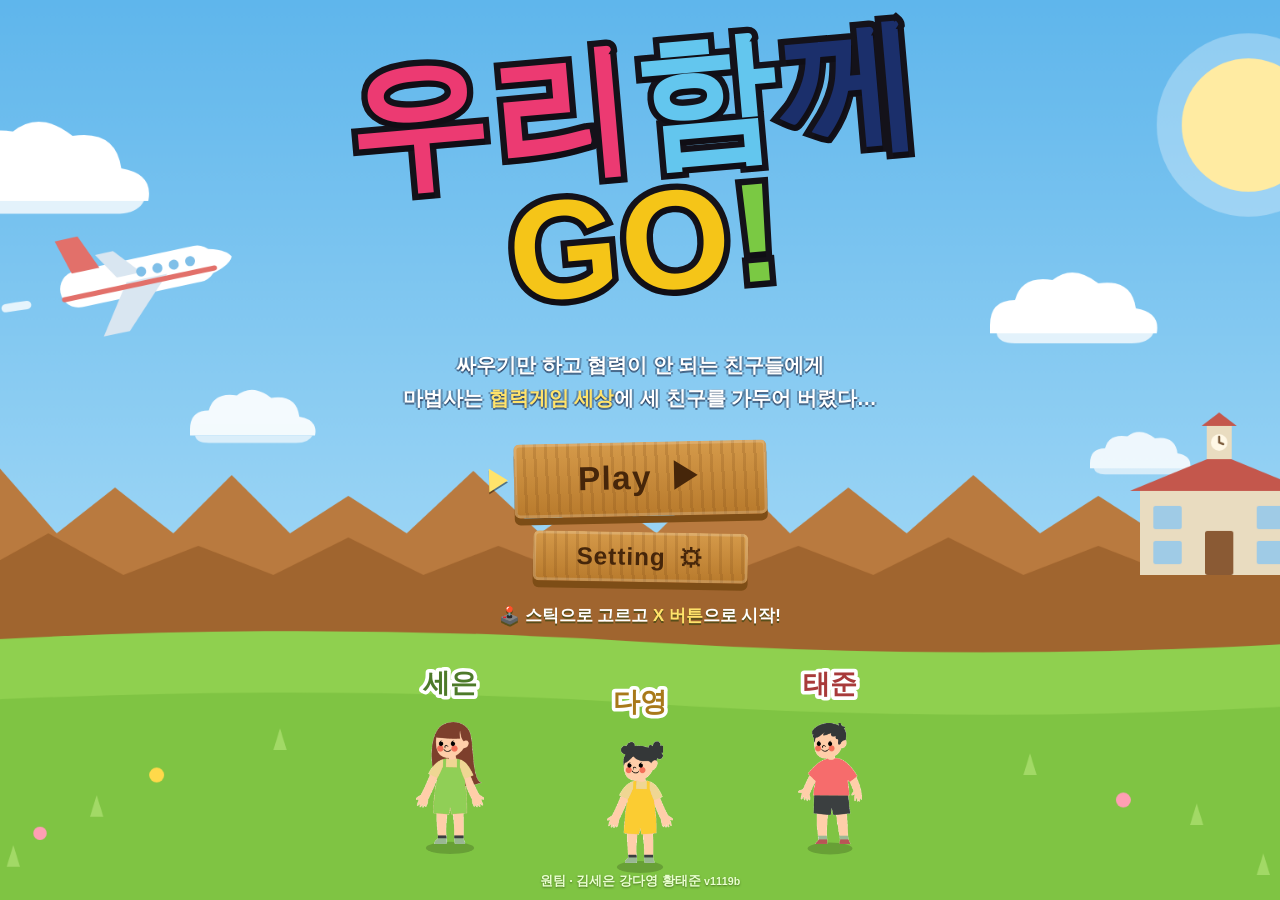
==== index.html @ 4f9ca76e "원래 손그림이던 8곳을 원팀 그림 느낌으로 새로 그리기 - 시작 화면 배경: 원팀 구도(하늘·구름·갈색 뾰족 언덕·연두 잔디) + 비행기·학교 - 비행기 바닥(카펫 무늬), 폐교 " ====
<!DOCTYPE html>
<!-- ===========================================================
     우리 함께 GO! 🍪
     원팀 김세은 · 강다영 · 황태준 이 기획한 협력 방탈출 게임

     화면은 세 개야. 한 번에 하나만 보이고 나머지는 숨어 있어.
       ① 시작 화면   ② 게임 화면   ③ 끝(축하) 화면
     =========================================================== -->
<html lang="ko">
<head>
  <meta charset="UTF-8">
  <meta name="viewport" content="width=device-width, initial-scale=1.0">
  <title>🍪 우리 함께 GO!</title>
  <link rel="stylesheet" href="css/style.css?v=1119b">
  <link rel="stylesheet" href="css/game.css?v=1119b">
</head>
<body class="game-body">

<!-- ==================== ① 시작 화면 ====================
     학생들이 그린 그림 그대로 만들었어!
     파란 하늘 · 흰 구름 · 갈색 뾰족 언덕 · 연두 잔디 · 나무 판자 버튼
     ==================================================== -->
<section class="screen active" id="screen-start">

  <!-- 배경을 층층이 쌓아 올려 (뒤 → 앞 순서) -->
  <div class="sky"></div>
  <div class="cloud c1"></div>
  <div class="cloud c2"></div>
  <div class="cloud c3"></div>

  <!-- 진저맨 세 명이 하늘에 둥둥 떠 있는 자리 -->
  <canvas id="heroCanvas" width="440" height="150"></canvas>

  <div class="hills"></div>
  <div class="grass"></div>

  <!-- 기울어진 알록달록 제목 -->
  <h1 class="title">
    <span class="row">
      <span class="t-uri">우리</span>
      <span class="t-ham">함</span><span class="t-kke">께</span>
    </span>
    <span class="row">
      <span class="t-go2">GO</span><span class="t-bang">!</span>
    </span>
  </h1>

  <!-- 이야기 (기획서에 있는 스토리) -->
  <p class="story">
    싸우기만 하고 협력이 안 되는 친구들에게<br>
    마법사는 <b>협력게임 세상</b>에 세 친구를 가두어 버렸다…
  </p>

  <!-- 나무 판자 버튼 두 개 -->
  <div class="wood-buttons">
    <button class="wood" id="startBtn">Play <span class="ico">▶</span></button>
    <button class="wood small" id="settingsBtn">Setting <span class="ico">⚙</span></button>
  </div>

  <!-- 조종기로 어떻게 고르는지 알려주는 안내 (깜빡깜빡) -->
  <p class="press-hint">🕹️ 스틱으로 고르고 <b>X 버튼</b>으로 시작!</p>

  <p class="made-by">원팀 · 김세은 강다영 황태준 <small class="ver">v1119b</small></p>
</section>


<!-- ==================== ② 게임 화면 ==================== -->
<section class="screen" id="screen-game">

  <!-- 위쪽 정보 막대 — 점수는 게임 중에 항상 보여! -->
  <header class="hud">
    <div class="hud-left">
      <span class="stage-name" id="stageName">연습 구역</span>
      <span class="section-name" id="sectionName">–</span>
    </div>

    <div class="hud-center">
      <!-- ⭐ 별 점수 -->
      <span class="stars" id="starBox">⭐ <b id="starCount">0</b></span>
      <!-- ⏱ 시간 -->
      <span class="timer" id="timerBox">⏱ <b id="timeCount">0초</b> <small id="timeGoal"></small></span>
    </div>

    <div class="hud-right">
      <button class="icon-btn" id="helpBtn" title="모든 버튼 안내 보기">🎮</button>
      <button class="icon-btn" id="soundBtn" title="소리 켜기/끄기">🔊</button>
      <button class="icon-btn" id="fullBtn" title="전체 화면 (아케이드용)">⛶</button>
      <button class="icon-btn" id="pauseBtn" title="정지">⏸️</button>
    </div>
  </header>

  <!-- 게임 그림이 그려지는 도화지 -->
  <div class="stage-wrap">
    <canvas id="gameCanvas" width="960" height="540"></canvas>
  </div>

  <!-- 아래쪽 — 단서 수첩 + 누가 어떤 조종기를 쓰는지 + 버튼 안내 -->
  <footer class="playbar">
    <!-- 📓 단서 수첩 — 지금까지 모은 단서가 여기에 쌓여 -->
    <div class="clue-book" id="clueBook"></div>

    <div class="playbar-row">
      <div class="players" id="playerBar"><!-- 자바스크립트가 채워줘 --></div>
    </div>
  </footer>
</section>


<!-- ==================== 🔒 비밀번호 입력 창 ==================== -->
<div class="overlay" id="lockOverlay">
  <div class="overlay-box lock-box">
    <h2 id="lockTitle">🔒 비밀번호 4자리</h2>
    <!-- 🎨 우리가 그린 비밀번호 그림 (images/password.png 가 있을 때만 보여) -->
    <img id="lockArt" class="lock-art" alt="" hidden>

    <!-- 지금까지 누른 숫자가 보이는 곳 -->
    <div class="pw-display" id="pwDisplay"></div>

    <!-- 숫자 키패드 (자바스크립트가 채워줘) -->
    <div class="keypad" id="keypad"></div>

    <p class="lock-hint">
      스틱·방향키로 옮기고 <b>Y버튼</b>으로 누르기 · 마우스로 눌러도 돼요
    </p>
    <button class="btn small" id="lockClose">닫기</button>
  </div>
</div>


<!-- ==================== ③ 끝(축하) 화면 ==================== -->
<section class="screen" id="screen-clear">
  <canvas id="fireworkCanvas"></canvas>
  <div class="clear-box">
    <div class="big-emoji">🎉</div>
    <h1 id="clearTitle">탈출 성공!</h1>
    <p class="clear-sub" id="clearSub">함께 힘을 모아 해냈어요!</p>

    <div class="star-row" id="clearStars">⭐</div>
    <p class="clear-time" id="clearTime">걸린 시간 0.0초</p>

    <div class="start-buttons">
      <button class="btn big" id="nextBtn">▶ 다음 스테이지</button>
      <button class="btn ghost" id="againBtn">🔁 처음부터</button>
      <button class="btn ghost" id="homeBtn">🏠 시작 화면</button>
    </div>
  </div>
</section>


<!-- ==================== 설정 / 버튼 안내 창 ==================== -->
<div class="overlay" id="overlay">
  <div class="overlay-box">
    <h2 id="overlayTitle">🎮 조작 방법</h2>

    <!-- 누가 조이스틱을 쓸지 고르기 -->
    <h3>🕹️ 누가 조이스틱을 쓸까?</h3>
    <p class="assign-tip">조이스틱 위쪽 <b>SELECT</b> 버튼을 누르면 다음 친구로 바뀌어요!</p>
    <div class="pad-assign" id="padAssign"></div>

    <!-- 조종기 버튼 안내 -->
    <h3>🕹️ 아케이드 조종기</h3>
    <div class="key-grid" id="padGuide"></div>

    <!-- 키보드 안내 -->
    <h3>⌨️ 키보드 (조종기가 모자랄 때)</h3>
    <div class="key-grid" id="keyGuide"></div>

    <!-- 소리 스위치 -->
    <h3>🔊 소리</h3>
    <button class="btn small" id="soundToggle">소리 켜짐 🔊</button>

    <div class="overlay-foot">
      <button class="btn big" id="closeOverlay">닫기</button>
      <a class="btn ghost tiny" href="input-test.html">🕹️ 조종기 점검기</a>
      <a class="btn ghost tiny" href="images.html">🎨 그림 바꾸기 확인판</a>
    </div>
  </div>
</div>


<!-- 게임을 움직이는 부품들을 순서대로 불러와 -->
<script src="js/input.js?v=1119b"></script>
<script src="js/audio.js?v=1119b"></script>
<script src="js/doodle.js?v=1119b"></script>
<script src="js/particles.js?v=1119b"></script>
<script src="js/skins.js?v=1119b"></script>
<script src="js/characters.js?v=1119b"></script>
<script src="js/furniture.js?v=1119b"></script>
<script src="js/stages.js?v=1119b"></script>
<script src="js/game.js?v=1119b"></script>
</body>
</html>
---- css/style.css ----
/* ===========================================================
   게임 전체에서 함께 쓰는 '옷 입히기' 파일이야 (CSS)
   파스텔 색과 둥근 모서리로 귀엽게 꾸몄어.
   =========================================================== */

/* :root 는 '색깔 이름표'를 붙여두는 곳이야.
   여기서 색을 한 번 바꾸면 게임 전체 색이 같이 바뀌어! */
:root {
  --bg-1: #ffeaf2;        /* 배경 위쪽 - 연한 분홍 */
  --bg-2: #e6f0ff;        /* 배경 아래쪽 - 연한 하늘 */
  --ink: #4a4458;         /* 글자색 - 진한 보라회색 */
  --ink-soft: #8b839c;    /* 흐린 글자색 */
  --card: #ffffff;        /* 카드 배경 - 흰색 */
  --pink: #ffb3c9;        /* 포인트 분홍 */
  --mint: #a8e6cf;        /* 포인트 민트 */
  --lemon: #ffe3a3;       /* 포인트 레몬 */
  --lilac: #cdb4f6;       /* 포인트 라일락 */
  --radius: 24px;         /* 모서리 둥근 정도 */
  --shadow: 0 10px 30px rgba(120, 100, 160, .18); /* 부드러운 그림자 */
}

/* 모든 요소가 크기를 계산할 때 테두리까지 포함하게 해줘 (레이아웃이 안 틀어짐) */
* { box-sizing: border-box; }

body {
  margin: 0;
  min-height: 100vh;
  display: flex;
  align-items: center;
  justify-content: center;
  padding: 20px;
  font-family: "Pretendard", "Apple SD Gothic Neo", "Malgun Gothic", sans-serif;
  color: var(--ink);
  /* 위에서 아래로 색이 스르륵 바뀌는 배경 */
  background: linear-gradient(160deg, var(--bg-1), var(--bg-2));
}

/* 가운데 놓이는 하얀 카드 */
.card {
  background: var(--card);
  border-radius: var(--radius);
  box-shadow: var(--shadow);
  padding: 40px 32px;
  text-align: center;
  max-width: 520px;
  width: 100%;
}

/* 큰 이모지가 둥실둥실 떠다니는 효과 */
.big-emoji {
  font-size: 72px;
  animation: float 2.4s ease-in-out infinite;
}

/* @keyframes 는 '움직임 설명서'야. 위로 갔다 아래로 갔다 반복해. */
@keyframes float {
  0%, 100% { transform: translateY(0); }
  50%      { transform: translateY(-12px); }
}

h1 { font-size: 26px; margin: 12px 0 6px; }
.sub { color: var(--ink-soft); margin: 0 0 24px; }
.hint { color: var(--ink-soft); font-size: 13px; margin-top: 20px; }

/* 알록달록 버튼 */
.btn {
  display: inline-block;
  padding: 14px 28px;
  border: none;
  border-radius: 999px;              /* 아주 크게 주면 알약 모양이 돼 */
  background: var(--lilac);
  color: #fff;
  font-size: 17px;
  font-weight: 700;
  text-decoration: none;
  cursor: pointer;
  box-shadow: 0 6px 0 #b399e8;       /* 아래쪽 그림자로 '눌리는 버튼' 느낌 */
  transition: transform .12s, box-shadow .12s;
}

/* 마우스를 올리면 살짝 뜨고, 누르면 쑥 들어가 */
.btn:hover  { transform: translateY(-2px); box-shadow: 0 8px 0 #b399e8; }
.btn:active { transform: translateY(4px);  box-shadow: 0 2px 0 #b399e8; }

/* 움직임을 불편해하는 사람을 위해, 시스템 설정이 켜져 있으면 애니메이션을 멈춰줘 */
@media (prefers-reduced-motion: reduce) {
  * { animation: none !important; transition: none !important; }
}
---- css/game.css ----
/* ===========================================================
   game.css — 게임 화면 옷 입히기 👗
   =========================================================== */

/* 게임 페이지는 화면을 꽉 채워야 해서 body 설정을 조금 바꿔줘 */
.game-body {
  display: block;
  padding: 0;
  overflow: hidden;          /* 스크롤바가 안 생기게 */
  height: 100vh;
}

/* -----------------------------------------------------------
   화면 3개 — 한 번에 하나만 보이게 하는 규칙
   ----------------------------------------------------------- */
.screen {
  position: fixed;           /* 화면에 딱 붙여놓기 */
  inset: 0;                  /* 위아래좌우 전부 0 = 꽉 채우기 */
  display: none;             /* 기본은 숨김 */
  flex-direction: column;
  align-items: center;
  justify-content: center;
}
/* .active 가 붙은 화면만 보여! */
.screen.active { display: flex; }


/* ==================== ① 시작 화면 ====================
   학생들이 그린 그림을 그대로 옮겼어!
   배경을 여러 겹으로 쌓아서 만들어. (뒤 → 앞 순서)
     하늘 → 구름 → 진저맨 → 갈색 언덕 → 연두 잔디
   ==================================================== */
#screen-start {
  overflow: hidden;
  justify-content: center;
  /* 아래쪽에 빈자리를 만들어서 글자 묶음을 위로 올려줘.
     그래야 잔디밭이 진저맨 차지가 돼! */
  padding-bottom: clamp(120px, 26vh, 300px);
}

/* --- 파란 하늘 --- */
.sky {
  position: absolute;
  inset: 0;
  background:
    /* 붓으로 칠한 것 같은 결 무늬 */
    repeating-linear-gradient(92deg,
      rgba(255,255,255,.07) 0 3px, transparent 3px 9px),
    linear-gradient(180deg, #2e9cd4 0%, #62c2e8 70%, #8fd9f2 100%);
}

/* --- 흰 구름 (동그라미 세 개를 겹쳐서 몽글몽글하게) --- */
.cloud {
  position: absolute;
  width: 124px; height: 40px;
  background: #fff;
  border-radius: 999px;
  /* 구름이 아주 천천히 흘러가는 효과 */
  animation: drift 22s linear infinite;
}
/* ::before 와 ::after 는 '보이지 않는 도우미 도형'이야.
   구름 위에 동그라미를 두 개 얹어서 몽글몽글하게 만들어줘! */
.cloud::before, .cloud::after {
  content: '';
  position: absolute;
  background: #fff;
  border-radius: 50%;
}
.cloud::before { width: 62px; height: 62px; top: -30px; left: 14px; }
.cloud::after  { width: 44px; height: 44px; top: -22px; left: 64px; }
.c1 { top: 16%; left:  6%; }
.c2 { top: 40%; left: 78%; transform: scale(.8); animation-duration: 30s; }
.c3 { top: 10%; left: 60%; transform: scale(.6); animation-duration: 26s; }

@keyframes drift {
  0%   { margin-left: 0; }
  50%  { margin-left: 26px; }
  100% { margin-left: 0; }
}

/* --- 진저맨 세 명이 잔디밭에서 폴짝폴짝 ---
   화면이 커지면 진저맨도 같이 커져야 허전하지 않아! --- */
#heroCanvas {
  position: absolute;
  bottom: 2%;
  left: 50%;
  transform: translateX(-50%);
  z-index: 2;
  width: min(88vw, 760px);
  height: auto;
  pointer-events: none;      /* 그림이 버튼 클릭을 막지 않게 */
}

/* --- 갈색 뾰족뾰족 언덕 띠 --- */
.hills {
  position: absolute;
  left: 0; right: 0; bottom: 0;
  height: 42%;
  /* SVG 그림을 배경으로 깔아서 뾰족뾰족한 모양을 만들어.
     ⚠️ 뾰족한 부분(위 70px)만 SVG로 그리고,
        그 아래는 통짜 갈색으로 채워야 뾰족한 게 보여! */
  background:
    url("data:image/svg+xml,%3Csvg xmlns='http://www.w3.org/2000/svg' width='90' height='70' viewBox='0 0 90 70'%3E%3Cpath d='M0 70 V34 L22.5 0 L45 34 L67.5 0 L90 34 V70 Z' fill='%23a9711c'/%3E%3C/svg%3E")
      repeat-x left top / 90px 70px,
    linear-gradient(#a9711c, #966313)
      no-repeat left 68px / 100% calc(100% - 68px);
}
/* 언덕 위에 마커로 그은 것 같은 세로 결 무늬 */
.hills::after {
  content: '';
  position: absolute;
  inset: 0;
  background: repeating-linear-gradient(90deg,
    rgba(90,50,10,.16) 0 2px, transparent 2px 7px);
}

/* --- 연두 잔디 --- */
.grass {
  position: absolute;
  left: 0; right: 0; bottom: 0;
  height: 27%;
  background:
    repeating-linear-gradient(90deg,
      rgba(60,120,20,.18) 0 2px, transparent 2px 7px),
    linear-gradient(180deg, #86ce33 0%, #6fbb26 100%);
}

/* --- 기울어진 알록달록 제목 --- */
.title {
  position: relative;         /* 배경 위에 올라오게 */
  z-index: 2;
  margin: 0 0 clamp(16px, 5vh, 40px);
  display: flex;
  flex-direction: column;
  align-items: center;
  gap: .02em;
  transform: rotate(-5deg);
  font-size: clamp(42px, 11vw, 150px);
  font-weight: 900;
  line-height: .95;
  letter-spacing: .02em;
  /* 글자에 두꺼운 검은 테두리 (그림처럼!) */
  -webkit-text-stroke: .09em #14121a;
  paint-order: stroke fill;   /* 테두리를 글자 뒤에 그려서 안 뭉개지게 */
  text-shadow: 0 6px 0 rgba(0,0,0,.18);
}
.title .row { display: flex; }

/* 글자마다 색이 달라 (그림 그대로!) */
.t-uri  { color: #ec3a72; }   /* 우리  - 분홍 */
.t-ham  { color: #63c6ee; }   /* 함    - 하늘 */
.t-kke  { color: #1b2f6b; }   /* 께    - 남색 */
.t-go2  { color: #f5c518; }   /* GO    - 노랑 */
.t-bang { color: #7ac943; }   /* !     - 연두 */

/* 글자가 하나씩 통통 튀는 효과 */
.title span span { display: inline-block; animation: letterBop 2.6s ease-in-out infinite; }
.t-ham  { animation-delay: .1s; }
.t-kke  { animation-delay: .2s; }
.t-go2  { animation-delay: .3s; }
.t-bang { animation-delay: .4s; }
@keyframes letterBop {
  0%, 70%, 100% { transform: translateY(0); }
  80%           { transform: translateY(-8px); }
}

/* --- 이야기 --- */
.story {
  position: relative;
  z-index: 2;
  margin: 0 0 clamp(14px, 3vh, 28px);
  text-align: center;
  font-size: clamp(14px, 1.6vw, 20px);
  font-weight: 700;
  line-height: 1.65;
  color: #fff;
  /* 하늘 위에 있어서 그냥 흰 글씨면 잘 안 보여.
     그림자를 여러 겹 겹쳐서 검은 테두리처럼 만들어줘! */
  text-shadow:
     0 2px 0 rgba(20,30,60,.55),
     2px 0 0 rgba(20,30,60,.35),
    -2px 0 0 rgba(20,30,60,.35);
}
.story b { color: #ffe36b; }

/* --- 나무 판자 버튼 --- */
.wood-buttons {
  position: relative;
  z-index: 2;
  display: flex;
  flex-direction: column;
  align-items: center;
  gap: 16px;
}

.wood {
  border: none;
  cursor: pointer;
  padding: clamp(14px, 1.6vh, 22px) clamp(44px, 5vw, 76px);
  border-radius: 6px;
  font-size: clamp(20px, 2.6vw, 38px);
  font-weight: 800;
  color: #46260a;
  letter-spacing: .04em;
  background:
    /* 나뭇결 무늬 */
    repeating-linear-gradient(88deg,
      rgba(120,70,20,.20) 0 3px, transparent 3px 11px),
    linear-gradient(180deg, #d59a4a 0%, #b87a2c 100%);
  box-shadow:
    0 7px 0 #7d4d16,                       /* 판자 두께 */
    inset 0 0 0 3px rgba(255,255,255,.18); /* 안쪽 밝은 선 */
  transform: rotate(-1.2deg);
  transition: transform .12s, box-shadow .12s;
}
.wood.small { padding: clamp(10px,1.2vh,16px) clamp(30px,3.4vw,52px); font-size: clamp(16px, 1.9vw, 26px); transform: rotate(1deg); }

.wood:hover  { transform: rotate(-1.2deg) translateY(-3px); box-shadow: 0 10px 0 #7d4d16, inset 0 0 0 3px rgba(255,255,255,.18); }
.wood:active { transform: rotate(-1.2deg) translateY(5px);  box-shadow: 0 2px 0 #7d4d16,  inset 0 0 0 3px rgba(255,255,255,.18); }
.wood .ico { margin-left: 6px; }

.start-buttons { display: flex; gap: 12px; justify-content: center; flex-wrap: wrap; }

.made-by {
  position: absolute;
  bottom: 10px;
  z-index: 3;
  font-size: clamp(12px, 1vw, 16px);
  font-weight: 800;
  color: #eaffd0;
  text-shadow: 0 1px 2px rgba(40,70,10,.6);
  margin: 0;
}


/* ==================== 버튼 모양들 ==================== */
.btn.big   { font-size: 20px; padding: 16px 40px; background: var(--mint); box-shadow: 0 6px 0 #7fcfae; }
.btn.big:hover  { box-shadow: 0 8px 0 #7fcfae; }
.btn.big:active { box-shadow: 0 2px 0 #7fcfae; }

.btn.small { padding: 10px 22px; font-size: 15px; }
.btn.tiny  { padding: 8px 16px;  font-size: 13px; }

.btn.ghost {
  background: #fff;
  color: var(--ink);
  box-shadow: 0 6px 0 #e6e0f0;
}
.btn.ghost:hover  { box-shadow: 0 8px 0 #e6e0f0; }
.btn.ghost:active { box-shadow: 0 2px 0 #e6e0f0; }


/* ==================== ② 게임 화면 ==================== */
#screen-game { justify-content: space-between; padding: 0; }

/* --- 위쪽 정보 막대 --- */
.hud {
  width: 100%;
  display: flex;
  align-items: center;
  justify-content: space-between;
  gap: 12px;
  padding: 10px 18px;
  background: rgba(255, 255, 255, .82);
  backdrop-filter: blur(6px);        /* 뒤가 살짝 흐리게 보여 (유리 느낌) */
  box-shadow: 0 2px 12px rgba(120,100,160,.12);
  flex: 0 0 auto;
}

.hud-left  { display: flex; flex-direction: column; min-width: 120px; }
.stage-name   { font-weight: 800; font-size: 16px; }
.section-name { font-size: 12px; color: var(--ink-soft); }

.hud-center { display: flex; gap: 12px; align-items: center; }

/* ⭐ 점수 상자 — 항상 잘 보이게 크고 진하게! */
.stars, .timer {
  background: #fff;
  border-radius: 999px;
  padding: 8px 18px;
  font-size: 17px;
  font-weight: 800;
  box-shadow: inset 0 0 0 3px #f2ecff;
  white-space: nowrap;
}
.stars b { color: #e8a51c; }
.timer   { font-size: 15px; }
.timer b { color: #7a6fa0; }

/* 별을 얻으면 통! 하고 커졌다 돌아오는 효과 */
.stars.pop { animation: starPop .45s ease-out; }
@keyframes starPop {
  0%   { transform: scale(1);   }
  40%  { transform: scale(1.28); }
  100% { transform: scale(1);   }
}

.hud-right { display: flex; gap: 8px; }
.icon-btn {
  border: none;
  background: #fff;
  border-radius: 14px;
  width: 42px; height: 42px;
  font-size: 19px;
  cursor: pointer;
  box-shadow: inset 0 0 0 3px #f2ecff;
  transition: transform .1s;
}
.icon-btn:hover  { transform: scale(1.08); }
.icon-btn:active { transform: scale(.94); }

/* --- 가운데 도화지 --- */
.stage-wrap {
  flex: 1 1 auto;
  display: flex;
  align-items: center;
  justify-content: center;
  width: 100%;
  padding: 10px;
  min-height: 0;             /* 이게 있어야 캔버스가 넘치지 않아 */
}
/* 도화지가 화면 크기에 맞춰 커졌다 작아졌다 해.
   object-fit: contain 은 '비율을 지키면서 안쪽에 딱 맞게' 라는 뜻이야.
   그래서 큰 아케이드 모니터에서도 꽉 차게 커져! */
#gameCanvas {
  /* aspect-ratio 는 '가로:세로 비율을 항상 16대 9로 지켜라' 라는 뜻이야.
     그래서 높이를 화면에 꽉 채우면 가로도 알아서 딱 맞게 늘어나!
     큰 아케이드 모니터에서도 여백 없이 꽉 차게 커져. */
  height: 100%;
  width: auto;
  aspect-ratio: 16 / 9;
  max-width: 100%;
  max-height: 100%;
  border-radius: 22px;
  box-shadow: var(--shadow);
  background: #fff;
}

/* --- 아래쪽 플레이어 막대 --- */
.playbar {
  width: 100%;
  display: flex;
  flex-direction: column;
  align-items: center;
  gap: 8px;
  padding: 6px 14px 12px;
  flex: 0 0 auto;
}
.playbar-row {
  display: flex;
  align-items: center;
  justify-content: center;
  gap: 10px;
  flex-wrap: wrap;
}

/* --- 📓 단서 수첩 --- */
.clue-book {
  display: flex;
  gap: 8px;
  flex-wrap: wrap;
  justify-content: center;
  min-height: 0;
}
.clue-book:empty { display: none; }

/* 단서 하나를 나타내는 쪽지 */
.clue {
  display: flex;
  align-items: center;
  gap: 7px;
  background: #fffdf5;
  border-radius: 12px;
  padding: 7px 14px;
  font-size: 14px;
  font-weight: 700;
  box-shadow: inset 0 0 0 3px #f3e9c9;
  /* 새 단서가 생기면 뿅! 하고 나타나 */
  animation: pop .3s ease-out;
  transform: rotate(-1deg);
}
.clue:nth-child(even) { transform: rotate(1.2deg); }
.clue .num {
  font-size: 20px;
  font-weight: 900;
  color: #c9822a;
}

/* 🧠 문제가 적힌 쪽지 — 어디서 찾았는지 + 문제 */
.clue.quiz {
  flex-direction: column;
  align-items: flex-start;
  gap: 1px;
  padding: 6px 16px;
  background: #fffdf5;
  box-shadow: inset 0 0 0 3px #f0dfa8;
}
.clue.quiz .where {
  font-size: 11px;
  font-weight: 600;
  color: #a3915f;
}
.clue.quiz .q {
  font-size: 14px;
  font-weight: 800;
  color: #7a5a12;
  line-height: 1.35;
  max-width: 300px;                     /* 문제가 길면 다음 줄로 넘어가게 */
  font-variant-numeric: tabular-nums;   /* 숫자 폭을 똑같이 맞춰 반듯하게 */
}

/* 단서가 많아지면 수첩이 화면을 다 덮지 않게 높이를 제한하고 안에서 넘겨봐 */
.clue-book {
  max-height: 88px;
  overflow-y: auto;
  padding: 2px;
}
.clue.hint { background: #f5fbff; box-shadow: inset 0 0 0 3px #d5ecfa; font-weight: 600; }
@keyframes pop {
  from { transform: scale(.5); opacity: 0; }
  to   { transform: scale(1);  opacity: 1; }
}


/* ==================== 🔒 비밀번호 입력 창 ==================== */
.lock-box { max-width: 420px; text-align: center; }

/* 지금까지 누른 숫자 */
.pw-display {
  display: flex;
  justify-content: center;
  gap: 12px;
  margin: 18px 0;
}
.pw-slot {
  width: 54px; height: 66px;
  border-radius: 14px;
  background: #faf8ff;
  box-shadow: inset 0 0 0 3px #e6dcfa;
  display: flex;
  align-items: center;
  justify-content: center;
  font-size: 32px;
  font-weight: 900;
  color: var(--ink);
}
.pw-slot.filled { background: #fff; box-shadow: inset 0 0 0 3px var(--lilac); }

/* 숫자 키패드 */
.keypad {
  display: grid;
  grid-template-columns: repeat(3, 1fr);
  gap: 10px;
  max-width: 300px;
  margin: 0 auto;
}
.key {
  border: none;
  cursor: pointer;
  padding: 16px 0;
  border-radius: 16px;
  font-size: 24px;
  font-weight: 800;
  color: var(--ink);
  background: #faf8ff;
  box-shadow: 0 5px 0 #e0d8f0;
  transition: transform .1s, box-shadow .1s;
}
.key:hover  { transform: translateY(-2px); }
.key:active { transform: translateY(4px); box-shadow: 0 1px 0 #e0d8f0; }
/* 스틱으로 고른 칸에 테두리가 생겨 */
.key.cursor { background: var(--lemon); box-shadow: 0 5px 0 #e0b74a, inset 0 0 0 4px #d99b1a; }
.key.wide   { font-size: 17px; }

.lock-hint { font-size: 12px; color: var(--ink-soft); margin: 16px 0 12px; }

/* 비밀번호가 틀리면 부르르 떠는 효과 */
.lock-box.shake { animation: shake .4s; }
@keyframes shake {
  0%, 100% { transform: translateX(0); }
  20% { transform: translateX(-10px); }
  40% { transform: translateX(10px); }
  60% { transform: translateX(-7px); }
  80% { transform: translateX(7px); }
}

.players { display: flex; gap: 8px; flex-wrap: wrap; justify-content: center; }

/* 친구 한 명을 나타내는 알약 */
.pcard {
  display: flex;
  align-items: center;
  gap: 7px;
  background: #fff;
  border-radius: 999px;
  padding: 7px 15px;
  font-size: 13px;
  font-weight: 700;
  box-shadow: inset 0 0 0 3px #f2ecff;
}
.pcard .dot { width: 13px; height: 13px; border-radius: 50%; }
.pcard .src { color: var(--ink-soft); font-weight: 600; font-size: 12px; }
/* 조종기가 연결된 친구는 테두리에 색이 들어와 */
.pcard.pad { box-shadow: inset 0 0 0 3px #a8e6cf; }


/* ==================== ③ 끝 화면 ==================== */
#screen-clear { position: fixed; }
#fireworkCanvas {
  position: absolute;
  inset: 0;
  width: 100%;
  height: 100%;
  pointer-events: none;      /* 폭죽이 버튼 클릭을 방해하지 않게 */
}
.clear-box {
  position: relative;        /* 폭죽 위에 올라오게 */
  background: rgba(255,255,255,.92);
  border-radius: 32px;
  box-shadow: var(--shadow);
  padding: 34px 44px;
  text-align: center;
  max-width: 520px;
  width: min(92vw, 520px);
}
.clear-sub  { color: var(--ink-soft); margin: 4px 0 16px; }
.star-row   { font-size: 46px; letter-spacing: 6px; margin-bottom: 6px; }
.clear-time { color: var(--ink-soft); font-size: 14px; margin: 0 0 22px; }


/* ==================== 설정 / 버튼 안내 창 ==================== */
.overlay {
  position: fixed;
  inset: 0;
  background: rgba(74, 68, 88, .45);
  display: none;                  /* 기본은 숨김 */
  align-items: center;
  justify-content: center;
  padding: 20px;
  z-index: 50;                    /* 제일 위에 뜨게 */
}
.overlay.active { display: flex; }

.overlay-box {
  background: #fff;
  border-radius: 28px;
  padding: 26px 30px;
  max-width: 640px;
  width: 100%;
  max-height: 88vh;
  overflow-y: auto;               /* 내용이 길면 안에서 스크롤 */
  box-shadow: var(--shadow);
  animation: slideUp .25s ease-out;
}
@keyframes slideUp {
  from { transform: translateY(24px); opacity: 0; }
  to   { transform: translateY(0);    opacity: 1; }
}

.overlay-box h2 { margin: 0 0 16px; text-align: center; }
.overlay-box h3 {
  margin: 20px 0 10px;
  font-size: 15px;
  color: var(--ink-soft);
}

/* 버튼 안내를 두 줄씩 예쁘게 늘어놓기 */
.key-grid {
  display: grid;
  grid-template-columns: repeat(auto-fit, minmax(160px, 1fr));
  gap: 8px;
}
.key-item {
  display: flex;
  align-items: center;
  gap: 9px;
  background: #faf8ff;
  border-radius: 14px;
  padding: 9px 13px;
  font-size: 13px;
}
/* 버튼 이름이 적힌 작은 키캡 */
.keycap {
  background: #fff;
  border-radius: 8px;
  padding: 4px 9px;
  font-weight: 800;
  font-size: 12px;
  box-shadow: 0 2px 0 #e0d8f0, inset 0 0 0 2px #efe9ff;
  white-space: nowrap;
}

.overlay-foot {
  display: flex;
  gap: 10px;
  justify-content: center;
  align-items: center;
  margin-top: 24px;
  flex-wrap: wrap;
}

/* 화면이 작을 때 정보 막대를 조금 줄여줘 */
@media (max-width: 640px) {
  .hud { padding: 8px 10px; }
  .stars, .timer { padding: 6px 12px; font-size: 15px; }
  .stage-name { font-size: 14px; }
}


/* ==================== 화면이 스르륵 바뀌는 효과 ==================== */
/* 화면이 갑자기 툭 바뀌면 눈이 놀라니까 부드럽게 나타나게 해줘 */
.screen.active {
  animation: screenIn .32s ease-out;
}
@keyframes screenIn {
  from { opacity: 0; transform: scale(.985); }
  to   { opacity: 1; transform: scale(1); }
}


/* ==================== 키보드로 조작할 때 ==================== */
/* 탭 키로 버튼을 옮겨 다닐 때 지금 어디에 있는지 보이게 해줘.
   (마우스로 누를 때는 안 나와서 지저분해지지 않아!) */
.btn:focus-visible,
.wood:focus-visible,
.icon-btn:focus-visible,
.key:focus-visible {
  outline: 4px solid #7a5cd6;
  outline-offset: 3px;
}


/* ==================== 움직임을 줄이고 싶을 때 ==================== */
/* 컴퓨터 설정에서 '움직임 줄이기'를 켠 사람에겐 애니메이션을 멈춰줘 */
@media (prefers-reduced-motion: reduce) {
  .screen.active,
  .cloud,
  .title span span,
  .clue,
  .overlay-box { animation: none !important; }
  .btn, .wood, .icon-btn { transition: none !important; }
}


/* ==================== 🕹️ 조종기로 메뉴 고르기 ==================== */
/* 지금 고르고 있는 버튼에 .menu-on 이 붙어.
   커지고 흔들려서 "여기를 고르는 중이야!" 하고 알려줘. */
.menu-on {
  position: relative;
  animation: menuBob .7s ease-in-out infinite;
}
@keyframes menuBob {
  0%, 100% { transform: translateY(0)    rotate(-1.2deg) scale(1.06); }
  50%      { transform: translateY(-5px) rotate(-1.2deg) scale(1.06); }
}
/* 작은 버튼은 반대로 기울어져 있어서 따로 맞춰줘 */
.wood.small.menu-on {
  animation-name: menuBobSmall;
}
@keyframes menuBobSmall {
  0%, 100% { transform: translateY(0)    rotate(1deg) scale(1.06); }
  50%      { transform: translateY(-5px) rotate(1deg) scale(1.06); }
}

/* 고른 버튼 왼쪽에 통통 튀는 손가락 표시 */
.menu-on::before {
  content: '▶';
  position: absolute;
  left: -1.1em;
  top: 50%;
  transform: translateY(-50%);
  color: #ffe36b;
  font-size: .8em;
  text-shadow: 0 2px 0 rgba(0,0,0,.45);
  animation: pointNudge .5s ease-in-out infinite alternate;
}
@keyframes pointNudge {
  from { margin-left: -4px; }
  to   { margin-left: 2px; }
}

/* 끝 화면의 동그란 버튼은 기울어져 있지 않아서 따로 맞춰줘 */
.btn.menu-on {
  animation-name: menuBobPlain;
}
@keyframes menuBobPlain {
  0%, 100% { transform: translateY(0)    scale(1.06); }
  50%      { transform: translateY(-5px) scale(1.06); }
}


/* ==================== 깜빡이는 안내 문구 ==================== */
.press-hint {
  position: relative;
  z-index: 3;
  margin: clamp(16px, 2.6vh, 30px) 0 0;
  font-size: clamp(13px, 1.3vw, 19px);
  font-weight: 800;
  color: #fff;
  text-shadow: 0 2px 0 rgba(30,60,10,.55);
  animation: blink 1.5s ease-in-out infinite;
}
.press-hint b { color: #ffe36b; }
@keyframes blink {
  0%, 100% { opacity: 1; }
  50%      { opacity: .35; }
}


/* ==================== 제목이 통! 하고 나타나는 효과 ==================== */
.screen.active .title {
  animation: titleDrop .6s cubic-bezier(.2, 1.5, .4, 1);
}
@keyframes titleDrop {
  0%   { transform: rotate(-5deg) translateY(-90px) scale(.6); opacity: 0; }
  100% { transform: rotate(-5deg) translateY(0)     scale(1);  opacity: 1; }
}


/* 움직임 줄이기 설정을 켜면 여기 애니메이션도 멈춰줘 */
@media (prefers-reduced-motion: reduce) {
  .menu-on, .menu-on::before, .press-hint, .screen.active .title {
    animation: none !important;
  }
  .menu-on { outline: 5px solid #ffe36b; outline-offset: 4px; }
}


/* ==================== 🏷️ 단서 꼬리표 ==================== */
/* 이 문제를 어디에 쓰는지 알려주는 작은 꼬리표 (🟨발판 / 🔢장치 / 🔒자물쇠) */
.clue .tag {
  display: inline-block;
  background: #fff1b8;
  color: #7a5a12;
  border-radius: 999px;
  padding: 1px 8px;
  margin-right: 2px;
  font-size: 11px;
  font-weight: 800;
}


/* ==================== ⏱ 시계 ==================== */
/* 시계 옆의 '⭐⭐ 기준 시간' 은 작고 흐리게 */
.timer small {
  font-size: 12px;
  font-weight: 700;
  color: var(--ink-soft);
}
/* 기준 시간을 넘기면 시계가 회색으로 (별 2개는 놓쳤다는 뜻) */
.timer.late b { color: #a39bb0; }
.timer.late small { text-decoration: line-through; }


/* ==================== ⌨️ 아래 막대: 친구별 이동 키 ==================== */
/* 친구 카드 — 왼쪽에 친구 색 띠가 붙어 있어서 누구 건지 한눈에 보여 */
.players { gap: 10px; }
.pcard {
  flex-direction: column;
  align-items: flex-start;
  gap: 4px;
  padding: 7px 14px 8px;
  border-radius: 14px;
  box-shadow: inset 4px 0 0 var(--hero, #d8d0e8), inset 0 0 0 2px #efe9f7;
}
.pcard.pad { box-shadow: inset 4px 0 0 var(--hero, #d8d0e8), inset 0 0 0 2px #a8e6cf; }
.pcard .who { display: flex; align-items: center; gap: 6px; font-size: 13px; }
.pcard .who b { color: var(--hero-dark, var(--ink)); }
.pcard .dot { background: var(--hero, #ccc); }
.pcard .keys {
  display: flex;
  align-items: center;
  gap: 3px;
  flex-wrap: wrap;
  font-size: 12px;
  font-weight: 700;
}
.pcard .lab {
  color: var(--ink-soft);
  font-weight: 700;
  margin: 0 3px 0 6px;
}
.pcard .lab:first-child { margin-left: 0; }

/* 키 모양 글자 */
.cap {
  display: inline-block;
  min-width: 22px;
  padding: 2px 6px;
  border-radius: 6px;
  background: #fff;
  color: var(--ink);
  font: 800 12px/1.2 inherit;
  font-family: inherit;
  text-align: center;
  box-shadow: 0 2px 0 #d9d1e8, inset 0 0 0 2px #ece6f6;
}

.pcard.common { --hero: #cfc6dd; }

/* 키보드 줄 / 조이스틱 줄 — 지금 쓰는 쪽(on)만 진하게 */
.pcard .keys { opacity: .42; }
.pcard .keys.on { opacity: 1; }
.pcard .dev { font-size: 13px; margin-right: 2px; }

/* 한 줄에 다 들어가게 촘촘하게 */
.playbar { padding: 4px 10px 8px; gap: 6px; }
.players { gap: 8px; flex-wrap: nowrap; }
.pcard { padding: 5px 11px 6px; gap: 3px; }
.pcard .who { font-size: 12px; }
.pcard .src { font-size: 11px; }
.pcard .keys { gap: 2px; font-size: 11px; white-space: nowrap; flex-wrap: nowrap; }
.pcard .lab { margin: 0 2px 0 5px; }
.cap { min-width: 19px; padding: 1px 5px; font-size: 11px; border-radius: 5px; }
/* 화면이 좁으면 그때만 줄을 바꿔 */
@media (max-width: 1180px) { .players { flex-wrap: wrap; } }


/* ==================== 🕹️ 조이스틱 배정 (설정 창) ==================== */
.assign-tip { margin: -4px 0 10px; font-size: 13px; color: var(--ink-soft); }
.pad-assign { display: flex; flex-direction: column; gap: 8px; }
.assign-row { display: flex; align-items: center; gap: 8px; flex-wrap: wrap; }
.assign-name { min-width: 170px; font-size: 14px; font-weight: 800; }
.assign-name em { font-style: normal; font-size: 12px; color: var(--ink-soft); font-weight: 700; }
.assign-name em.ok { color: #3f8f5a; }
.assign-btn {
  border: none;
  cursor: pointer;
  padding: 7px 16px;
  border-radius: 999px;
  font: inherit;
  font-size: 14px;
  font-weight: 800;
  color: var(--ink);
  background: #f4f1f8;
  box-shadow: inset 0 0 0 2px #e6e0f0;
}
.assign-btn.on {
  background: var(--hero);
  color: #2b2530;
  box-shadow: inset 0 0 0 3px var(--hero-dark), 0 3px 0 var(--hero-dark);
}

/* ===========================================================
   🎨 우리가 그린 시작 화면 배경 (images/start-bg.png 가 있을 때)
   하늘·구름·언덕·잔디를 숨기고 그 그림을 화면 가득 깔아줘
   =========================================================== */
#screen-start.custom-bg {
  background-size: cover;
  background-position: center;
}
#screen-start.custom-bg .sky,
#screen-start.custom-bg .cloud,
#screen-start.custom-bg .hills,
#screen-start.custom-bg .grass { display: none; }

/* 🎨 비밀번호 창에 들어가는 우리 그림 (images/password.png) */
.lock-art { display: block; max-width: 240px; width: 70%; margin: 2px auto 10px; }
.lock-art[hidden] { display: none; }
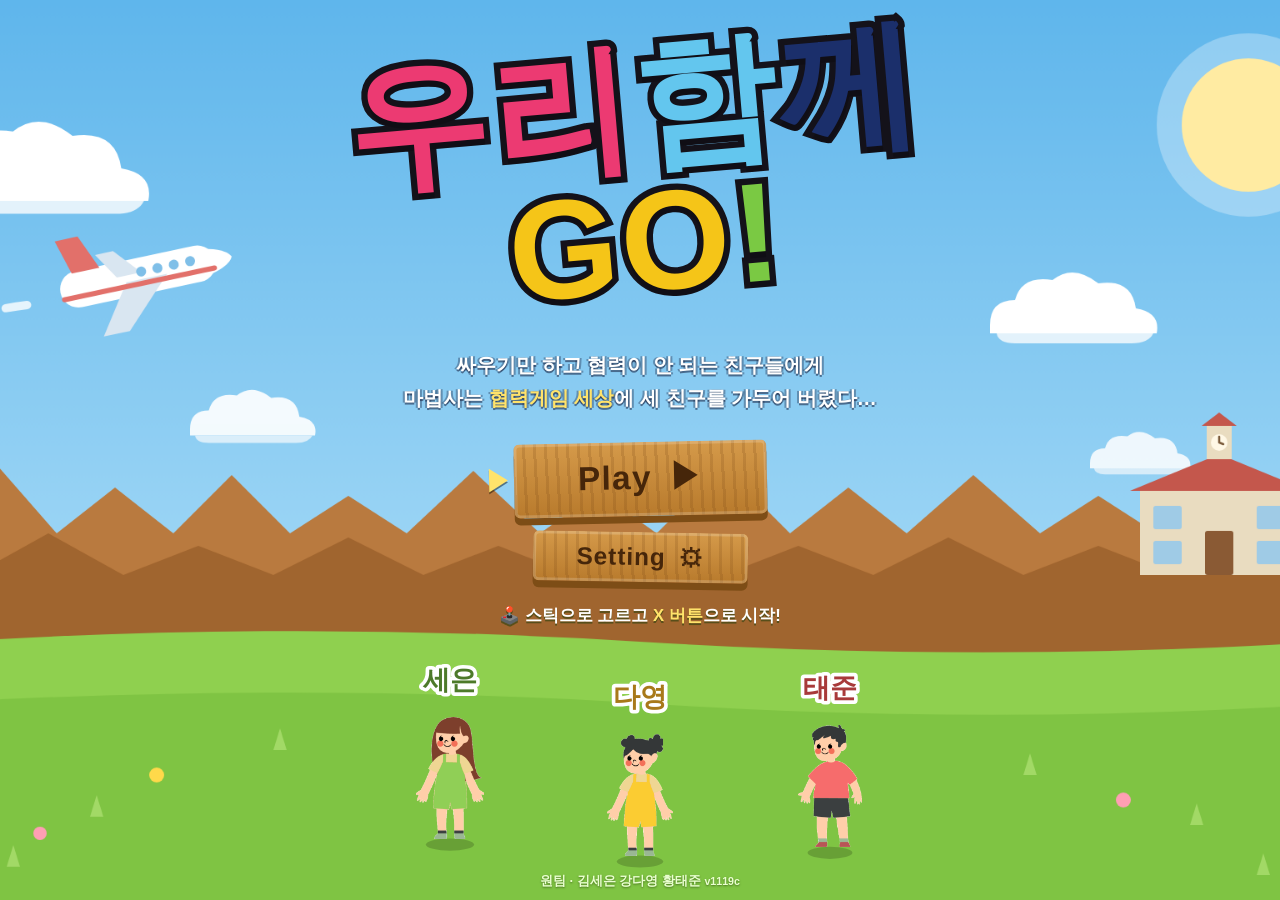
==== commit ed40e043: "3명 동시 조작(조이스틱·화살표·WASD)과 💡 힌트 기능 - 다영 = 조이스틱, 세은 = WASD, 태준 = 화살표 (노트북 하나로 2명 + 조이스틱 1명) - 화면 아래에 친구" ====
--- a/index.html
+++ b/index.html
@@ -11,8 +11,8 @@
   <meta charset="UTF-8">
   <meta name="viewport" content="width=device-width, initial-scale=1.0">
   <title>🍪 우리 함께 GO!</title>
-  <link rel="stylesheet" href="css/style.css?v=1119b">
-  <link rel="stylesheet" href="css/game.css?v=1119b">
+  <link rel="stylesheet" href="css/style.css?v=1119c">
+  <link rel="stylesheet" href="css/game.css?v=1119c">
 </head>
 <body class="game-body">
 
@@ -60,7 +60,7 @@
   <!-- 조종기로 어떻게 고르는지 알려주는 안내 (깜빡깜빡) -->
   <p class="press-hint">🕹️ 스틱으로 고르고 <b>X 버튼</b>으로 시작!</p>
 
-  <p class="made-by">원팀 · 김세은 강다영 황태준 <small class="ver">v1119b</small></p>
+  <p class="made-by">원팀 · 김세은 강다영 황태준 <small class="ver">v1119c</small></p>
 </section>
 
 
@@ -79,6 +79,8 @@
       <span class="stars" id="starBox">⭐ <b id="starCount">0</b></span>
       <!-- ⏱ 시간 -->
       <span class="timer" id="timerBox">⏱ <b id="timeCount">0초</b> <small id="timeGoal"></small></span>
+      <!-- 💡 힌트 (누르면 +15초) -->
+      <button class="hint-btn" id="hintBtn" title="힌트 보기 (시간 +15초) · 조이스틱 LB">💡 힌트 <b id="hintLeft">3</b></button>
     </div>
 
     <div class="hud-right">
@@ -179,14 +181,14 @@
 
 
 <!-- 게임을 움직이는 부품들을 순서대로 불러와 -->
-<script src="js/input.js?v=1119b"></script>
-<script src="js/audio.js?v=1119b"></script>
-<script src="js/doodle.js?v=1119b"></script>
-<script src="js/particles.js?v=1119b"></script>
-<script src="js/skins.js?v=1119b"></script>
-<script src="js/characters.js?v=1119b"></script>
-<script src="js/furniture.js?v=1119b"></script>
-<script src="js/stages.js?v=1119b"></script>
-<script src="js/game.js?v=1119b"></script>
+<script src="js/input.js?v=1119c"></script>
+<script src="js/audio.js?v=1119c"></script>
+<script src="js/doodle.js?v=1119c"></script>
+<script src="js/particles.js?v=1119c"></script>
+<script src="js/skins.js?v=1119c"></script>
+<script src="js/characters.js?v=1119c"></script>
+<script src="js/furniture.js?v=1119c"></script>
+<script src="js/stages.js?v=1119c"></script>
+<script src="js/game.js?v=1119c"></script>
 </body>
 </html>
--- a/css/game.css
+++ b/css/game.css
@@ -857,3 +857,17 @@
 /* 🎨 비밀번호 창에 들어가는 우리 그림 (images/password.png) */
 .lock-art { display: block; max-width: 240px; width: 70%; margin: 2px auto 10px; }
 .lock-art[hidden] { display: none; }
+
+/* 학생 요청: 친구마다 '지금 쓰는 조작'을 항상 크게 보여주기 */
+.pcard .keys.on { font-size: 13px; }
+.pcard .warn { font-size: 11px; color: #c94040; font-weight: 700; margin-top: 2px; }
+
+/* 💡 힌트 버튼 (위쪽 막대) + 수첩 속 힌트 */
+.hint-btn {
+  border: 0; cursor: pointer; font: inherit; font-weight: 800; font-size: 15px;
+  background: #fff6c8; color: #8a6a12; border-radius: 999px; padding: 6px 14px;
+  box-shadow: 0 3px 0 #e8cf6a; margin-left: 6px;
+}
+.hint-btn b { background: #f2c14e; color: #fff; border-radius: 999px; padding: 0 7px; margin-left: 2px; }
+.hint-btn:active { transform: translateY(2px); box-shadow: 0 1px 0 #e8cf6a; }
+.clue.tip { background: #fff8d6; box-shadow: inset 0 0 0 2px #f2d16b; }
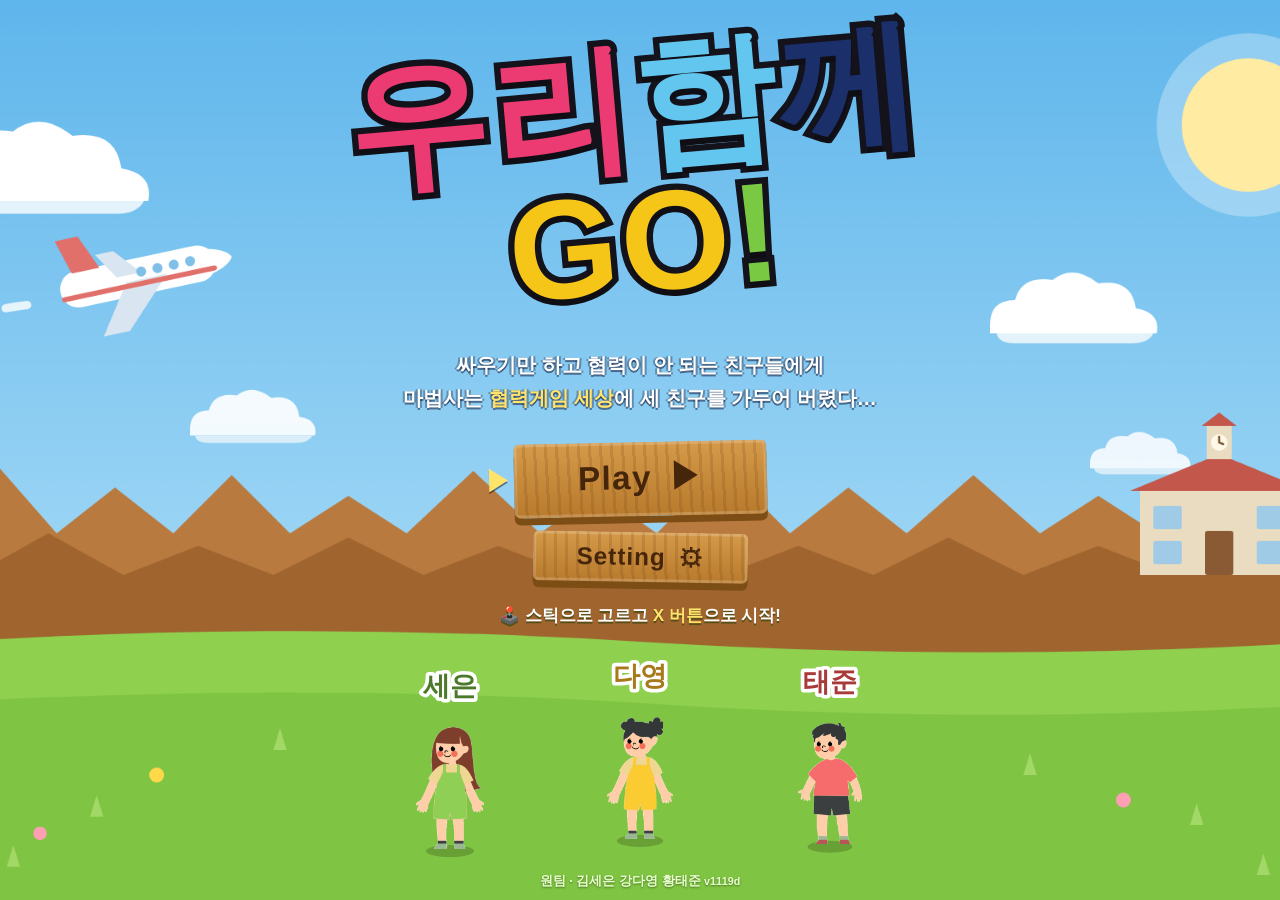
==== commit 918bb21d: "스테이지별 배경음악 (기획서 10번) - 음악 파일 없이 컴퓨터가 악보를 보고 직접 연주해요 (js/audio.js 의 SONGS) - 시작 화면 · 비행기 · 폐교 · 우주선 ·" ====
--- a/index.html
+++ b/index.html
@@ -11,8 +11,8 @@
   <meta charset="UTF-8">
   <meta name="viewport" content="width=device-width, initial-scale=1.0">
   <title>🍪 우리 함께 GO!</title>
-  <link rel="stylesheet" href="css/style.css?v=1119c">
-  <link rel="stylesheet" href="css/game.css?v=1119c">
+  <link rel="stylesheet" href="css/style.css?v=1119d">
+  <link rel="stylesheet" href="css/game.css?v=1119d">
 </head>
 <body class="game-body">
 
@@ -60,7 +60,7 @@
   <!-- 조종기로 어떻게 고르는지 알려주는 안내 (깜빡깜빡) -->
   <p class="press-hint">🕹️ 스틱으로 고르고 <b>X 버튼</b>으로 시작!</p>
 
-  <p class="made-by">원팀 · 김세은 강다영 황태준 <small class="ver">v1119c</small></p>
+  <p class="made-by">원팀 · 김세은 강다영 황태준 <small class="ver">v1119d</small></p>
 </section>
 
 
@@ -181,14 +181,14 @@
 
 
 <!-- 게임을 움직이는 부품들을 순서대로 불러와 -->
-<script src="js/input.js?v=1119c"></script>
-<script src="js/audio.js?v=1119c"></script>
-<script src="js/doodle.js?v=1119c"></script>
-<script src="js/particles.js?v=1119c"></script>
-<script src="js/skins.js?v=1119c"></script>
-<script src="js/characters.js?v=1119c"></script>
-<script src="js/furniture.js?v=1119c"></script>
-<script src="js/stages.js?v=1119c"></script>
-<script src="js/game.js?v=1119c"></script>
+<script src="js/input.js?v=1119d"></script>
+<script src="js/audio.js?v=1119d"></script>
+<script src="js/doodle.js?v=1119d"></script>
+<script src="js/particles.js?v=1119d"></script>
+<script src="js/skins.js?v=1119d"></script>
+<script src="js/characters.js?v=1119d"></script>
+<script src="js/furniture.js?v=1119d"></script>
+<script src="js/stages.js?v=1119d"></script>
+<script src="js/game.js?v=1119d"></script>
 </body>
 </html>
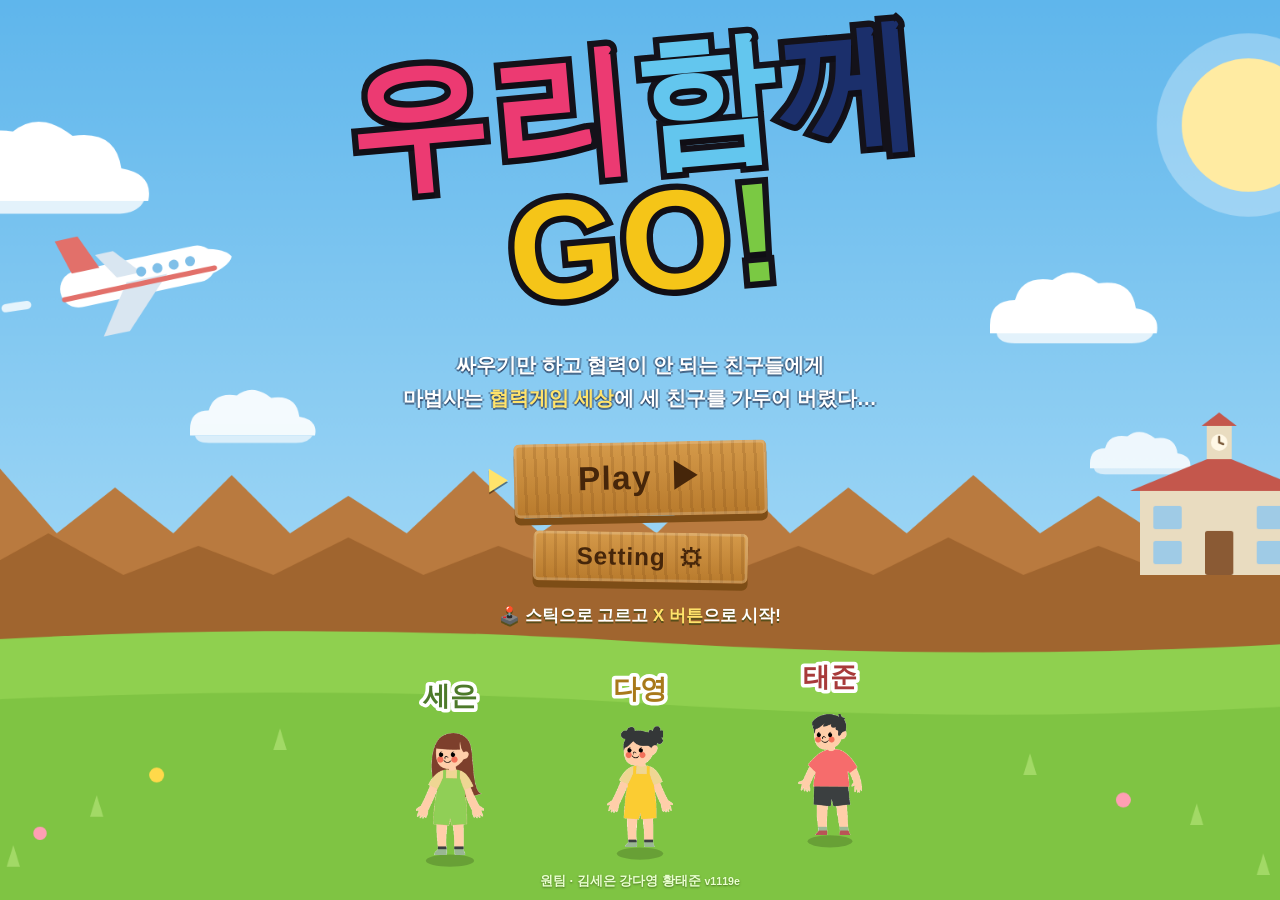
==== commit f02e11b4: "새 스테이지 🚀 우주선과 🎬 엔딩 이야기 - 우주선 방 3개: 에어록 · 우주 식물 연구실 · 함교 (폐교보다 한 단계씩 어렵게) - 새 문제 7개와 방마다 힌트, 비밀번호 규칙은" ====
--- a/index.html
+++ b/index.html
@@ -11,8 +11,8 @@
   <meta charset="UTF-8">
   <meta name="viewport" content="width=device-width, initial-scale=1.0">
   <title>🍪 우리 함께 GO!</title>
-  <link rel="stylesheet" href="css/style.css?v=1119d">
-  <link rel="stylesheet" href="css/game.css?v=1119d">
+  <link rel="stylesheet" href="css/style.css?v=1119e">
+  <link rel="stylesheet" href="css/game.css?v=1119e">
 </head>
 <body class="game-body">
 
@@ -60,7 +60,7 @@
   <!-- 조종기로 어떻게 고르는지 알려주는 안내 (깜빡깜빡) -->
   <p class="press-hint">🕹️ 스틱으로 고르고 <b>X 버튼</b>으로 시작!</p>
 
-  <p class="made-by">원팀 · 김세은 강다영 황태준 <small class="ver">v1119d</small></p>
+  <p class="made-by">원팀 · 김세은 강다영 황태준 <small class="ver">v1119e</small></p>
 </section>
 
 
@@ -141,10 +141,31 @@
     <p class="clear-time" id="clearTime">걸린 시간 0.0초</p>
 
     <div class="start-buttons">
+      <button class="btn big" id="endingBtn">🎬 엔딩 보기</button>
       <button class="btn big" id="nextBtn">▶ 다음 스테이지</button>
       <button class="btn ghost" id="againBtn">🔁 처음부터</button>
       <button class="btn ghost" id="homeBtn">🏠 시작 화면</button>
     </div>
+  </div>
+</section>
+
+
+<!-- ==================== ④ 엔딩 화면 🎬 ====================
+     마지막 스테이지를 탈출하면 마법사가 나타나서 세 친구를 풀어줘!
+     (이야기 글은 js/ending.js 의 ENDING 에서 고칠 수 있어)
+     ==================================================== -->
+<section class="screen" id="screen-ending">
+  <canvas id="endingCanvas" width="960" height="540"></canvas>
+  <div class="end-box">
+    <div class="end-who" id="endWho"></div>
+    <div class="end-text" id="endText"></div>
+    <div class="end-stats" id="endStats"></div>
+    <div class="start-buttons">
+      <button class="btn big" id="endNext">▶ 다음</button>
+      <button class="btn big" id="endAgain">🔁 처음부터</button>
+      <button class="btn ghost" id="endHome">🏠 시작 화면</button>
+    </div>
+    <p class="end-tip">🕹️ X 버튼 · ⌨️ Space / Enter · 🖱️ 클릭으로 넘겨요</p>
   </div>
 </section>
 
@@ -181,14 +202,15 @@
 
 
 <!-- 게임을 움직이는 부품들을 순서대로 불러와 -->
-<script src="js/input.js?v=1119d"></script>
-<script src="js/audio.js?v=1119d"></script>
-<script src="js/doodle.js?v=1119d"></script>
-<script src="js/particles.js?v=1119d"></script>
-<script src="js/skins.js?v=1119d"></script>
-<script src="js/characters.js?v=1119d"></script>
-<script src="js/furniture.js?v=1119d"></script>
-<script src="js/stages.js?v=1119d"></script>
-<script src="js/game.js?v=1119d"></script>
+<script src="js/input.js?v=1119e"></script>
+<script src="js/audio.js?v=1119e"></script>
+<script src="js/doodle.js?v=1119e"></script>
+<script src="js/particles.js?v=1119e"></script>
+<script src="js/skins.js?v=1119e"></script>
+<script src="js/characters.js?v=1119e"></script>
+<script src="js/furniture.js?v=1119e"></script>
+<script src="js/stages.js?v=1119e"></script>
+<script src="js/game.js?v=1119e"></script>
+<script src="js/ending.js?v=1119e"></script>
 </body>
 </html>
--- a/css/game.css
+++ b/css/game.css
@@ -871,3 +871,26 @@
 .hint-btn b { background: #f2c14e; color: #fff; border-radius: 999px; padding: 0 7px; margin-left: 2px; }
 .hint-btn:active { transform: translateY(2px); box-shadow: 0 1px 0 #e8cf6a; }
 .clue.tip { background: #fff8d6; box-shadow: inset 0 0 0 2px #f2d16b; }
+
+/* ===========================================================
+   🎬 엔딩 화면
+   =========================================================== */
+#screen-ending {
+  position: fixed; inset: 0;
+  background: linear-gradient(#2a1d5c, #5b3f8f);
+  flex-direction: column; align-items: center; justify-content: center;
+  gap: 12px; padding: 16px;
+}
+#screen-ending.active { display: flex; }
+#endingCanvas {
+  width: min(92vw, calc((100vh - 320px) * 16 / 9)); height: auto;
+  border-radius: 22px; box-shadow: 0 10px 40px rgba(0,0,0,.35);
+}
+.end-box {
+  width: min(92vw, 900px); text-align: center; color: #fff;
+}
+.end-who { font-weight: 900; font-size: 18px; color: #ffe27a; min-height: 24px; }
+.end-text { font-size: clamp(18px, 2.4vw, 26px); font-weight: 800; line-height: 1.5; margin: 4px 0 8px; }
+.end-stats { font-size: 17px; margin-bottom: 8px; color: #e9e2ff; }
+.end-stats small { color: #c9bfe8; }
+.end-tip { font-size: 13px; color: #c9bfe8; margin: 6px 0 0; }
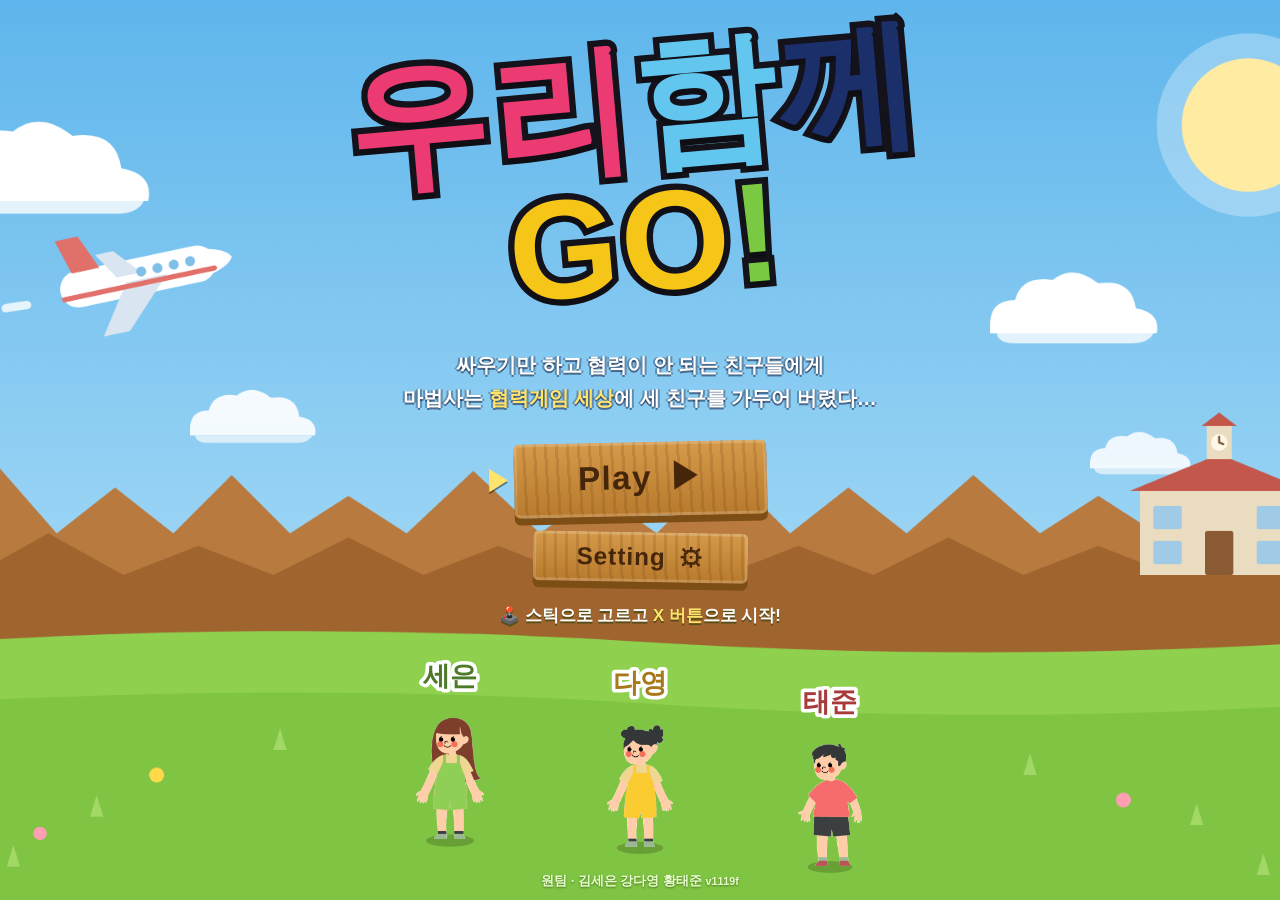
==== commit 11182895: "처음부터 엔딩까지 자동 테스트 봇 + 봇이 찾은 버그 2개 고치기 - test/run-playthrough.mjs: 진짜 입력(세은 WASD · 태준 화살표 · 다영 조이스틱)으로" ====
--- a/index.html
+++ b/index.html
@@ -11,8 +11,8 @@
   <meta charset="UTF-8">
   <meta name="viewport" content="width=device-width, initial-scale=1.0">
   <title>🍪 우리 함께 GO!</title>
-  <link rel="stylesheet" href="css/style.css?v=1119e">
-  <link rel="stylesheet" href="css/game.css?v=1119e">
+  <link rel="stylesheet" href="css/style.css?v=1119f">
+  <link rel="stylesheet" href="css/game.css?v=1119f">
 </head>
 <body class="game-body">
 
@@ -60,7 +60,7 @@
   <!-- 조종기로 어떻게 고르는지 알려주는 안내 (깜빡깜빡) -->
   <p class="press-hint">🕹️ 스틱으로 고르고 <b>X 버튼</b>으로 시작!</p>
 
-  <p class="made-by">원팀 · 김세은 강다영 황태준 <small class="ver">v1119e</small></p>
+  <p class="made-by">원팀 · 김세은 강다영 황태준 <small class="ver">v1119f</small></p>
 </section>
 
 
@@ -202,15 +202,15 @@
 
 
 <!-- 게임을 움직이는 부품들을 순서대로 불러와 -->
-<script src="js/input.js?v=1119e"></script>
-<script src="js/audio.js?v=1119e"></script>
-<script src="js/doodle.js?v=1119e"></script>
-<script src="js/particles.js?v=1119e"></script>
-<script src="js/skins.js?v=1119e"></script>
-<script src="js/characters.js?v=1119e"></script>
-<script src="js/furniture.js?v=1119e"></script>
-<script src="js/stages.js?v=1119e"></script>
-<script src="js/game.js?v=1119e"></script>
-<script src="js/ending.js?v=1119e"></script>
+<script src="js/input.js?v=1119f"></script>
+<script src="js/audio.js?v=1119f"></script>
+<script src="js/doodle.js?v=1119f"></script>
+<script src="js/particles.js?v=1119f"></script>
+<script src="js/skins.js?v=1119f"></script>
+<script src="js/characters.js?v=1119f"></script>
+<script src="js/furniture.js?v=1119f"></script>
+<script src="js/stages.js?v=1119f"></script>
+<script src="js/game.js?v=1119f"></script>
+<script src="js/ending.js?v=1119f"></script>
 </body>
 </html>
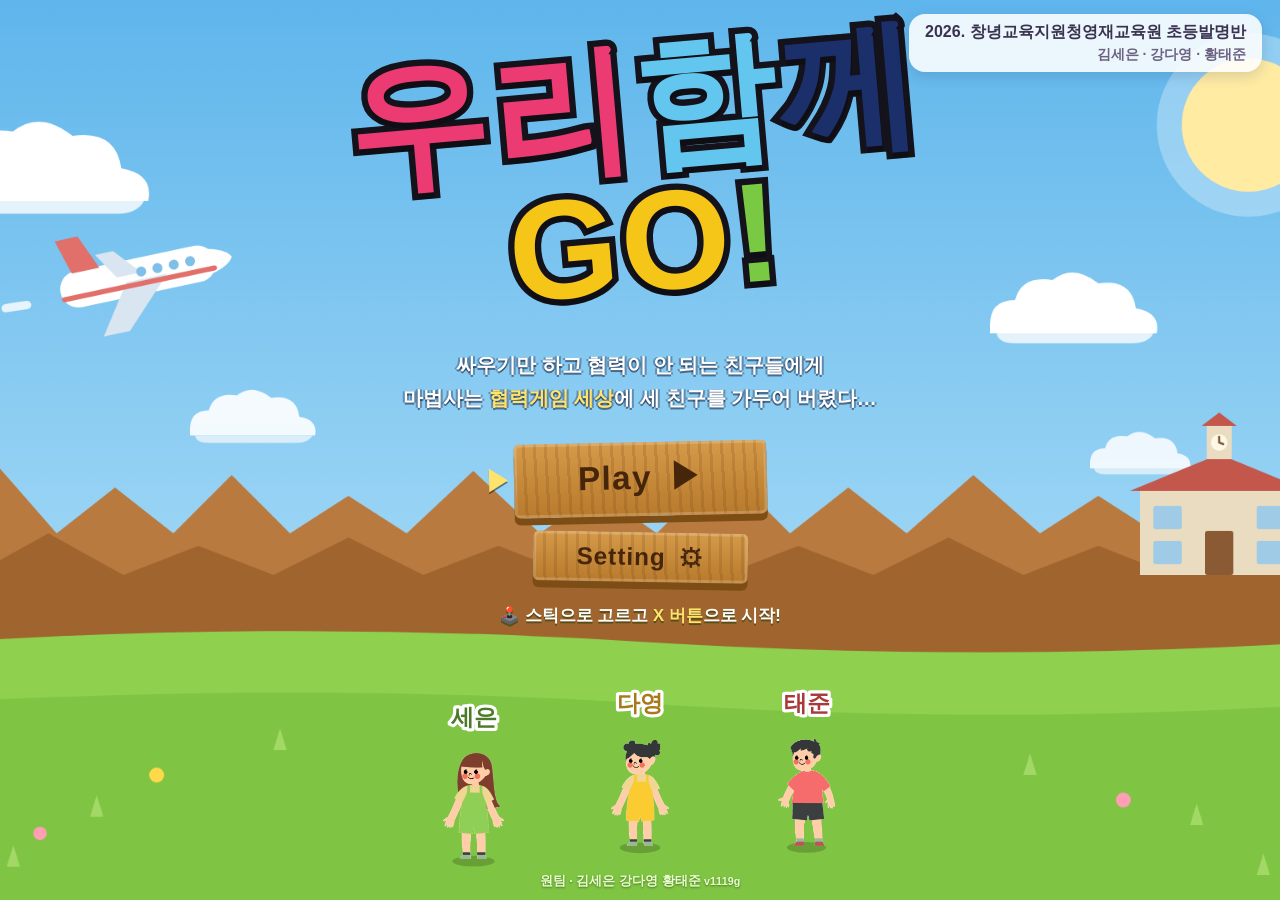
==== commit 05898ed0: "억울한 함정 고치기 + 시작 화면에 영재교육원 이름 - 학생 제보: 정답 칸 6까지 가다가 다른 칸을 밟아 처음 자리로 감   → 기내 통로 숫자 칸을 넓은 왼쪽 칸 가운데로 옮김" ====
--- a/index.html
+++ b/index.html
@@ -11,8 +11,8 @@
   <meta charset="UTF-8">
   <meta name="viewport" content="width=device-width, initial-scale=1.0">
   <title>🍪 우리 함께 GO!</title>
-  <link rel="stylesheet" href="css/style.css?v=1119f">
-  <link rel="stylesheet" href="css/game.css?v=1119f">
+  <link rel="stylesheet" href="css/style.css?v=1119g">
+  <link rel="stylesheet" href="css/game.css?v=1119g">
 </head>
 <body class="game-body">
 
@@ -60,7 +60,13 @@
   <!-- 조종기로 어떻게 고르는지 알려주는 안내 (깜빡깜빡) -->
   <p class="press-hint">🕹️ 스틱으로 고르고 <b>X 버튼</b>으로 시작!</p>
 
-  <p class="made-by">원팀 · 김세은 강다영 황태준 <small class="ver">v1119f</small></p>
+  <!-- 🏫 오른쪽 위: 어디서 누가 만들었는지 -->
+  <div class="org-badge">
+    <b>2026. 창녕교육지원청영재교육원 초등발명반</b>
+    <span>김세은 · 강다영 · 황태준</span>
+  </div>
+
+  <p class="made-by">원팀 · 김세은 강다영 황태준 <small class="ver">v1119g</small></p>
 </section>
 
 
@@ -202,15 +208,15 @@
 
 
 <!-- 게임을 움직이는 부품들을 순서대로 불러와 -->
-<script src="js/input.js?v=1119f"></script>
-<script src="js/audio.js?v=1119f"></script>
-<script src="js/doodle.js?v=1119f"></script>
-<script src="js/particles.js?v=1119f"></script>
-<script src="js/skins.js?v=1119f"></script>
-<script src="js/characters.js?v=1119f"></script>
-<script src="js/furniture.js?v=1119f"></script>
-<script src="js/stages.js?v=1119f"></script>
-<script src="js/game.js?v=1119f"></script>
-<script src="js/ending.js?v=1119f"></script>
+<script src="js/input.js?v=1119g"></script>
+<script src="js/audio.js?v=1119g"></script>
+<script src="js/doodle.js?v=1119g"></script>
+<script src="js/particles.js?v=1119g"></script>
+<script src="js/skins.js?v=1119g"></script>
+<script src="js/characters.js?v=1119g"></script>
+<script src="js/furniture.js?v=1119g"></script>
+<script src="js/stages.js?v=1119g"></script>
+<script src="js/game.js?v=1119g"></script>
+<script src="js/ending.js?v=1119g"></script>
 </body>
 </html>
--- a/css/game.css
+++ b/css/game.css
@@ -86,7 +86,7 @@
   left: 50%;
   transform: translateX(-50%);
   z-index: 2;
-  width: min(88vw, 760px);
+  width: min(88vw, 760px, 74vh);   /* 화면이 낮으면 조금 작게 (이름표가 '시작' 글씨를 가리지 않게) */
   height: auto;
   pointer-events: none;      /* 그림이 버튼 클릭을 막지 않게 */
 }
@@ -894,3 +894,22 @@
 .end-stats { font-size: 17px; margin-bottom: 8px; color: #e9e2ff; }
 .end-stats small { color: #c9bfe8; }
 .end-tip { font-size: 13px; color: #c9bfe8; margin: 6px 0 0; }
+
+/* 🏫 시작 화면 오른쪽 위 — 영재교육원 이름과 만든 사람 */
+.org-badge {
+  position: absolute; top: 14px; right: 18px; z-index: 6;
+  display: flex; flex-direction: column; align-items: flex-end; gap: 2px;
+  background: rgba(255, 255, 255, .88);
+  border-radius: 16px; padding: 8px 16px;
+  box-shadow: 0 4px 14px rgba(40, 60, 110, .18);
+  color: #3a3350; text-align: right;
+}
+.org-badge b { font-size: clamp(12px, 1.25vw, 18px); font-weight: 900; }
+.org-badge span { font-size: clamp(11px, 1.1vw, 16px); font-weight: 700; color: #6a6280; }
+/* 좁은 화면에서는 제목을 가리지 않게 오른쪽 아래로 */
+@media (max-width: 1000px) {
+  .org-badge { top: auto; bottom: 34px; right: 10px; padding: 5px 10px; border-radius: 12px; }
+  .org-badge b { font-size: 10px; }
+  .org-badge span { font-size: 10px; }
+}
+
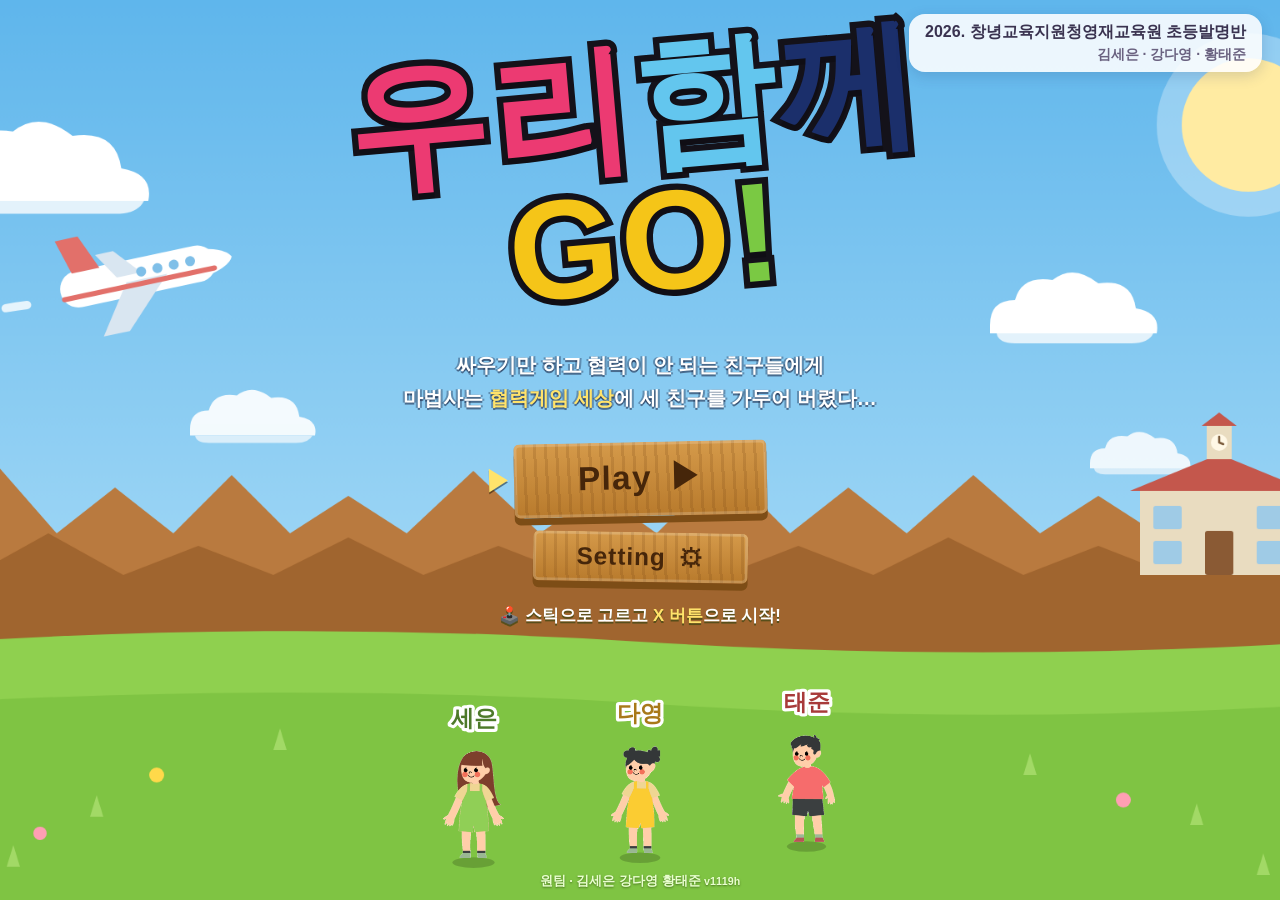
==== commit 275f6b23: "게임하다가 🏠 시작 화면으로 가는 키 (두 번 누르기) - 🕹️ START · ⌨️ Esc(또는 ⌫) · 위쪽 🏠 버튼 - 실수로 날아가지 않게 3초 안에 두 번 눌러야 나가요 (" ====
--- a/index.html
+++ b/index.html
@@ -11,8 +11,8 @@
   <meta charset="UTF-8">
   <meta name="viewport" content="width=device-width, initial-scale=1.0">
   <title>🍪 우리 함께 GO!</title>
-  <link rel="stylesheet" href="css/style.css?v=1119g">
-  <link rel="stylesheet" href="css/game.css?v=1119g">
+  <link rel="stylesheet" href="css/style.css?v=1119h">
+  <link rel="stylesheet" href="css/game.css?v=1119h">
 </head>
 <body class="game-body">
 
@@ -66,7 +66,7 @@
     <span>김세은 · 강다영 · 황태준</span>
   </div>
 
-  <p class="made-by">원팀 · 김세은 강다영 황태준 <small class="ver">v1119g</small></p>
+  <p class="made-by">원팀 · 김세은 강다영 황태준 <small class="ver">v1119h</small></p>
 </section>
 
 
@@ -90,6 +90,7 @@
     </div>
 
     <div class="hud-right">
+      <button class="icon-btn" id="homeHudBtn" title="시작 화면으로 (두 번 누르기) · 🕹️START · ⌨️Esc">🏠</button>
       <button class="icon-btn" id="helpBtn" title="모든 버튼 안내 보기">🎮</button>
       <button class="icon-btn" id="soundBtn" title="소리 켜기/끄기">🔊</button>
       <button class="icon-btn" id="fullBtn" title="전체 화면 (아케이드용)">⛶</button>
@@ -208,15 +209,15 @@
 
 
 <!-- 게임을 움직이는 부품들을 순서대로 불러와 -->
-<script src="js/input.js?v=1119g"></script>
-<script src="js/audio.js?v=1119g"></script>
-<script src="js/doodle.js?v=1119g"></script>
-<script src="js/particles.js?v=1119g"></script>
-<script src="js/skins.js?v=1119g"></script>
-<script src="js/characters.js?v=1119g"></script>
-<script src="js/furniture.js?v=1119g"></script>
-<script src="js/stages.js?v=1119g"></script>
-<script src="js/game.js?v=1119g"></script>
-<script src="js/ending.js?v=1119g"></script>
+<script src="js/input.js?v=1119h"></script>
+<script src="js/audio.js?v=1119h"></script>
+<script src="js/doodle.js?v=1119h"></script>
+<script src="js/particles.js?v=1119h"></script>
+<script src="js/skins.js?v=1119h"></script>
+<script src="js/characters.js?v=1119h"></script>
+<script src="js/furniture.js?v=1119h"></script>
+<script src="js/stages.js?v=1119h"></script>
+<script src="js/game.js?v=1119h"></script>
+<script src="js/ending.js?v=1119h"></script>
 </body>
 </html>
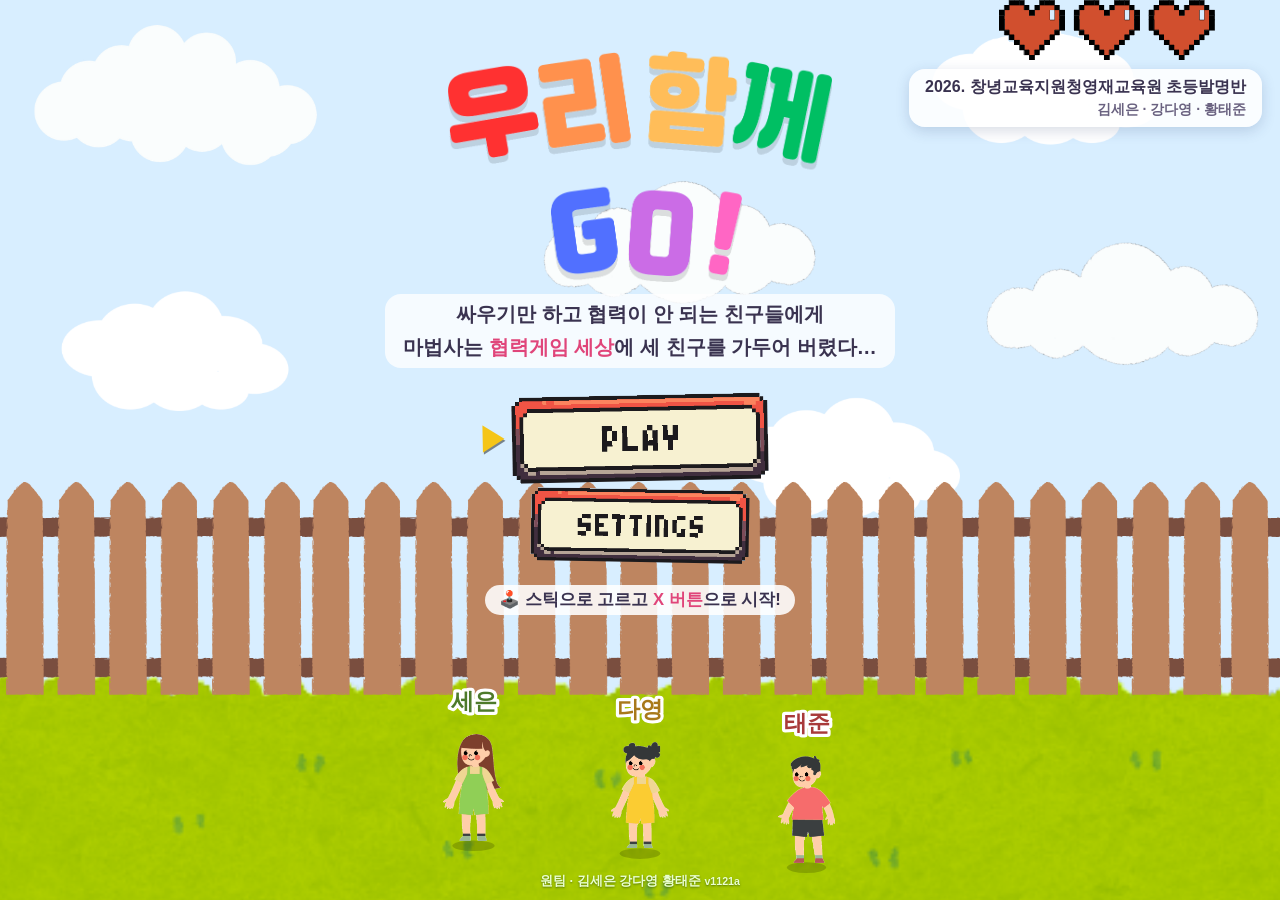
==== commit c921ce6a: "🎨 원팀 Canva 배경 그림으로 시작 화면·우주선 바닥 바꾸기 - 울타리·잔디·구름 → 시작 화면 배경 (잔디가 늘 보이게 아래에 맞춤) - 오른쪽 위 하트는 따로 떼어 화면 오" ====
--- a/index.html
+++ b/index.html
@@ -11,8 +11,8 @@
   <meta charset="UTF-8">
   <meta name="viewport" content="width=device-width, initial-scale=1.0">
   <title>🍪 우리 함께 GO!</title>
-  <link rel="stylesheet" href="css/style.css?v=1119h">
-  <link rel="stylesheet" href="css/game.css?v=1119h">
+  <link rel="stylesheet" href="css/style.css?v=1121a">
+  <link rel="stylesheet" href="css/game.css?v=1121a">
 </head>
 <body class="game-body">
 
@@ -66,7 +66,7 @@
     <span>김세은 · 강다영 · 황태준</span>
   </div>
 
-  <p class="made-by">원팀 · 김세은 강다영 황태준 <small class="ver">v1119h</small></p>
+  <p class="made-by">원팀 · 김세은 강다영 황태준 <small class="ver">v1121a</small></p>
 </section>
 
 
@@ -209,15 +209,15 @@
 
 
 <!-- 게임을 움직이는 부품들을 순서대로 불러와 -->
-<script src="js/input.js?v=1119h"></script>
-<script src="js/audio.js?v=1119h"></script>
-<script src="js/doodle.js?v=1119h"></script>
-<script src="js/particles.js?v=1119h"></script>
-<script src="js/skins.js?v=1119h"></script>
-<script src="js/characters.js?v=1119h"></script>
-<script src="js/furniture.js?v=1119h"></script>
-<script src="js/stages.js?v=1119h"></script>
-<script src="js/game.js?v=1119h"></script>
-<script src="js/ending.js?v=1119h"></script>
+<script src="js/input.js?v=1121a"></script>
+<script src="js/audio.js?v=1121a"></script>
+<script src="js/doodle.js?v=1121a"></script>
+<script src="js/particles.js?v=1121a"></script>
+<script src="js/skins.js?v=1121a"></script>
+<script src="js/characters.js?v=1121a"></script>
+<script src="js/furniture.js?v=1121a"></script>
+<script src="js/stages.js?v=1121a"></script>
+<script src="js/game.js?v=1121a"></script>
+<script src="js/ending.js?v=1121a"></script>
 </body>
 </html>
--- a/css/style.css
+++ b/css/style.css
@@ -6,8 +6,8 @@
 /* :root 는 '색깔 이름표'를 붙여두는 곳이야.
    여기서 색을 한 번 바꾸면 게임 전체 색이 같이 바뀌어! */
 :root {
-  --bg-1: #ffeaf2;        /* 배경 위쪽 - 연한 분홍 */
-  --bg-2: #e6f0ff;        /* 배경 아래쪽 - 연한 하늘 */
+  --bg-1: #d8eeff;        /* 배경 위쪽 - 원팀 그림의 하늘색 */
+  --bg-2: #eaf5ff;        /* 배경 아래쪽 - 조금 더 연한 하늘 */
   --ink: #4a4458;         /* 글자색 - 진한 보라회색 */
   --ink-soft: #8b839c;    /* 흐린 글자색 */
   --card: #ffffff;        /* 카드 배경 - 흰색 */
--- a/css/game.css
+++ b/css/game.css
@@ -719,7 +719,7 @@
 
 /* 움직임 줄이기 설정을 켜면 여기 애니메이션도 멈춰줘 */
 @media (prefers-reduced-motion: reduce) {
-  .menu-on, .menu-on::before, .press-hint, .screen.active .title {
+  .menu-on, .menu-on::before, .press-hint, .screen.active .title, .screen.active .title.has-pic {
     animation: none !important;
   }
   .menu-on { outline: 5px solid #ffe36b; outline-offset: 4px; }
@@ -846,9 +846,46 @@
    하늘·구름·언덕·잔디를 숨기고 그 그림을 화면 가득 깔아줘
    =========================================================== */
 #screen-start.custom-bg {
+  background-color: #d8eeff;      /* 원팀 그림의 하늘색 (그림이 안 닿는 곳도 같은 색) */
   background-size: cover;
-  background-position: center;
-}
+  background-position: center bottom; /* 잔디가 늘 보이게 아래에 맞춰 (하트는 따로 붙여) */
+}
+/* 원팀 배경은 밝은 하늘이라 흰 글씨 대신 진한 글씨로 */
+#screen-start.custom-bg .story { color: #3a3350; text-shadow: none; background: rgba(255,255,255,.78);
+  padding: 4px 18px; border-radius: 16px; }
+#screen-start.custom-bg .story b { color: #e0457a; }
+#screen-start.custom-bg .press-hint { color: #3a3350; text-shadow: none; background: rgba(255,255,255,.88);
+  padding: 4px 14px; border-radius: 999px; }
+#screen-start.custom-bg .press-hint b { color: #e0457a; }
+/* ❤️ 오른쪽 위 하트 (images/start-hearts.png) — 그 바로 아래에 이름표 */
+.start-hearts {
+  position: absolute; top: 0; right: 5vw; z-index: 5;
+  width: clamp(130px, 17vw, 330px); image-rendering: pixelated; pointer-events: none;
+}
+#screen-start.has-hearts .org-badge { top: calc(clamp(130px, 17vw, 330px) * .28 + 8px); }
+@media (max-width: 1000px) { #screen-start.has-hearts .org-badge { top: auto; } }
+
+/* 🎨 원팀이 그린 제목·버튼 그림 (images/title.png, btn-play.png, btn-settings.png) */
+.has-pic > :not(.skin-pic) { display: none; }
+.skin-pic { display: block; pointer-events: none; }
+.title.has-pic { transform: none; -webkit-text-stroke: 0; text-shadow: none; }
+.title.has-pic { margin-bottom: clamp(6px, 2vh, 20px); }
+.title.has-pic .skin-pic { width: clamp(220px, 34vw, 560px); max-height: 25vh; object-fit: contain;
+  filter: drop-shadow(0 6px 0 rgba(0,0,0,.12)); }
+.screen.active .title.has-pic { animation: titleDropFlat .6s cubic-bezier(.2, 1.5, .4, 1); }
+@keyframes titleDropFlat {
+  0%   { transform: translateY(-90px) scale(.6); opacity: 0; }
+  100% { transform: translateY(0)     scale(1);  opacity: 1; }
+}
+.wood.has-pic, .wood.has-pic:hover, .wood.has-pic:active {
+  background: none; box-shadow: none; padding: 0; border-radius: 0;
+  font-size: 0; color: transparent;      /* 원래 글씨(Play/Setting)는 숨겨 */
+}
+.wood.has-pic.menu-on::before { font-size: clamp(20px, 2.4vw, 34px); color: #f5c518; }
+.wood-buttons:has(.has-pic) { gap: 8px; }
+.wood.has-pic .skin-pic { width: clamp(170px, 20vw, 300px); max-height: 11vh; object-fit: contain; image-rendering: pixelated; }
+.wood.small.has-pic .skin-pic { width: clamp(150px, 17vw, 250px); max-height: 9vh; }
+.wood.has-pic:active .skin-pic { transform: translateY(3px); }
 #screen-start.custom-bg .sky,
 #screen-start.custom-bg .cloud,
 #screen-start.custom-bg .hills,
